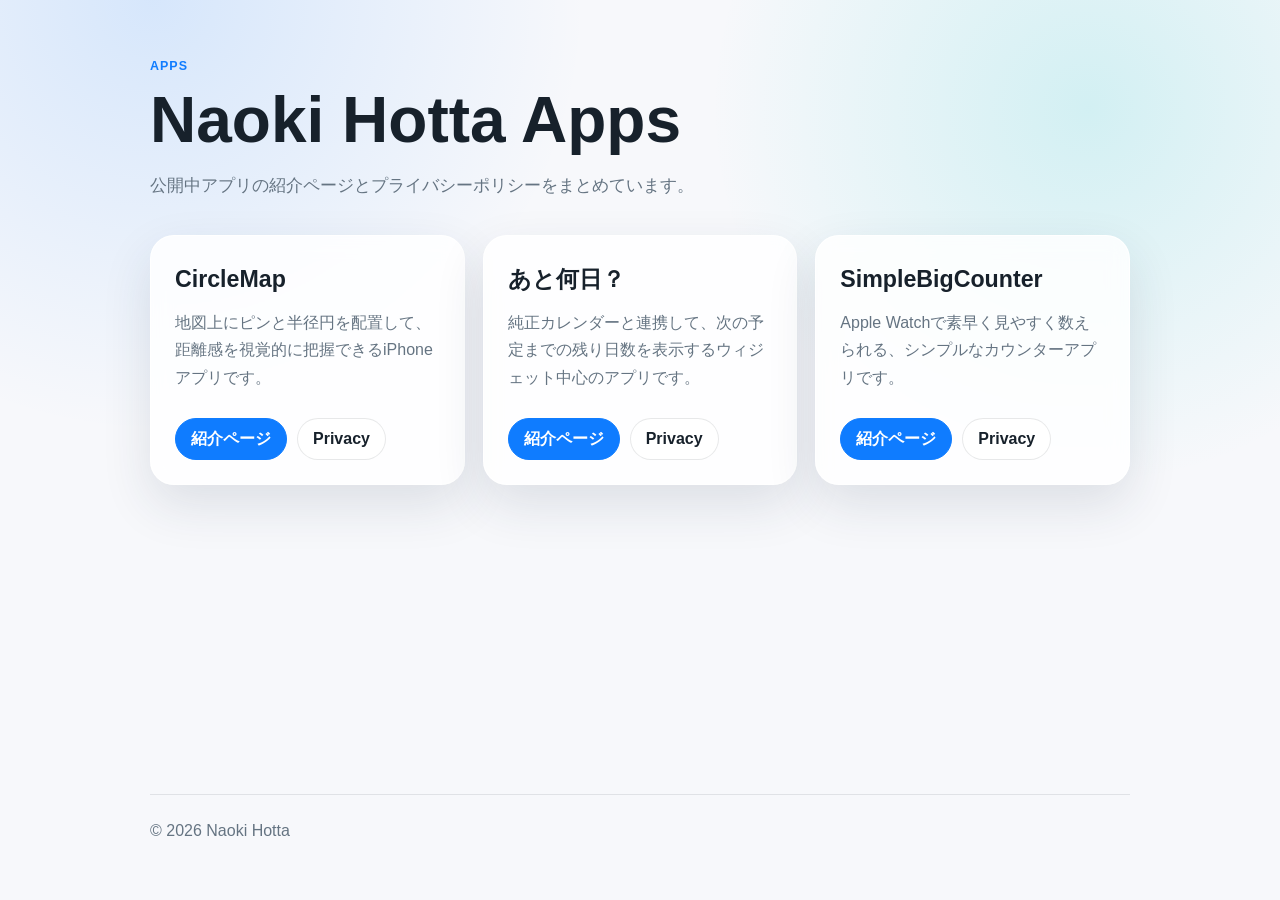
==== index.html @ 69ee6335 "初回コミット" ====
<!DOCTYPE html>
<html lang="ja">
  <head>
    <meta charset="UTF-8" />
    <meta name="viewport" content="width=device-width, initial-scale=1.0" />
    <title>Naoki Hotta Apps</title>
    <meta name="description" content="Naoki Hotta が公開しているアプリの紹介ページとプライバシーポリシー一覧です。" />
    <style>
      :root {
        --bg: #f7f8fb;
        --surface: #ffffff;
        --text: #17212b;
        --muted: #657482;
        --line: rgba(23, 33, 43, 0.1);
        --primary: #0f7cff;
        --shadow: 0 20px 50px rgba(30, 48, 70, 0.12);
      }

      * {
        box-sizing: border-box;
      }

      body {
        margin: 0;
        min-height: 100vh;
        font-family: "Hiragino Sans", "Noto Sans JP", "Yu Gothic", -apple-system, BlinkMacSystemFont, sans-serif;
        color: var(--text);
        background:
          radial-gradient(circle at 12% 0%, rgba(15, 124, 255, 0.14), transparent 30%),
          radial-gradient(circle at 85% 12%, rgba(20, 197, 201, 0.16), transparent 28%),
          var(--bg);
        line-height: 1.7;
      }

      body,
      .container {
        display: flex;
        flex-direction: column;
      }

      a {
        color: inherit;
        text-decoration: none;
      }

      .container {
        width: min(calc(100% - 40px), 980px);
        min-height: 100vh;
        margin: 0 auto;
        padding: 56px 0;
      }

      header {
        margin-bottom: 34px;
      }

      .eyebrow {
        margin: 0;
        color: var(--primary);
        font-size: 0.78rem;
        font-weight: 800;
        letter-spacing: 0.08em;
        text-transform: uppercase;
      }

      h1 {
        margin: 10px 0 0;
        font-size: clamp(2.4rem, 5vw, 4.6rem);
        line-height: 1.05;
      }

      .lead {
        max-width: 44rem;
        margin: 18px 0 0;
        color: var(--muted);
        font-size: 1.04rem;
      }

      .app-grid {
        display: grid;
        grid-template-columns: repeat(3, minmax(0, 1fr));
        gap: 18px;
        margin-bottom: 30px;
      }

      .app-card {
        display: flex;
        min-height: 250px;
        flex-direction: column;
        justify-content: space-between;
        padding: 24px;
        background: rgba(255, 255, 255, 0.84);
        border: 1px solid rgba(255, 255, 255, 0.9);
        border-radius: 24px;
        box-shadow: var(--shadow);
        backdrop-filter: blur(10px);
      }

      .app-card h2 {
        margin: 0;
        font-size: 1.45rem;
      }

      .app-card p {
        margin: 10px 0 0;
        color: var(--muted);
      }

      .links {
        display: flex;
        flex-wrap: wrap;
        gap: 10px;
        margin-top: 22px;
      }

      .button {
        display: inline-flex;
        min-height: 42px;
        align-items: center;
        justify-content: center;
        padding: 0 15px;
        border-radius: 999px;
        font-weight: 800;
        background: #fff;
        border: 1px solid var(--line);
      }

      .button.primary {
        color: #fff;
        background: var(--primary);
        border-color: var(--primary);
      }

      footer {
        margin-top: auto;
        padding-top: 22px;
        color: var(--muted);
        border-top: 1px solid var(--line);
      }

      @media (max-width: 820px) {
        .app-grid {
          grid-template-columns: 1fr;
        }
      }
    </style>
  </head>
  <body>
    <div class="container">
      <header>
        <p class="eyebrow">Apps</p>
        <h1>Naoki Hotta Apps</h1>
        <p class="lead">
          公開中アプリの紹介ページとプライバシーポリシーをまとめています。
        </p>
      </header>

      <main class="app-grid">
        <article class="app-card">
          <div>
            <h2>CircleMap</h2>
            <p>地図上にピンと半径円を配置して、距離感を視覚的に把握できるiPhoneアプリです。</p>
          </div>
          <div class="links">
            <a class="button primary" href="./CircleMap/">紹介ページ</a>
            <a class="button" href="./CircleMap/privacy.html">Privacy</a>
          </div>
        </article>

        <article class="app-card">
          <div>
            <h2>あと何日？</h2>
            <p>純正カレンダーと連携して、次の予定までの残り日数を表示するウィジェット中心のアプリです。</p>
          </div>
          <div class="links">
            <a class="button primary" href="./CountdownCalendar/">紹介ページ</a>
            <a class="button" href="./CountdownCalendar/privacy.html">Privacy</a>
          </div>
        </article>

        <article class="app-card">
          <div>
            <h2>SimpleBigCounter</h2>
            <p>Apple Watchで素早く見やすく数えられる、シンプルなカウンターアプリです。</p>
          </div>
          <div class="links">
            <a class="button primary" href="./SimpleBigCounter/">紹介ページ</a>
            <a class="button" href="./SimpleBigCounter/privacy.html">Privacy</a>
          </div>
        </article>
      </main>

      <footer>© 2026 Naoki Hotta</footer>
    </div>
  </body>
</html>
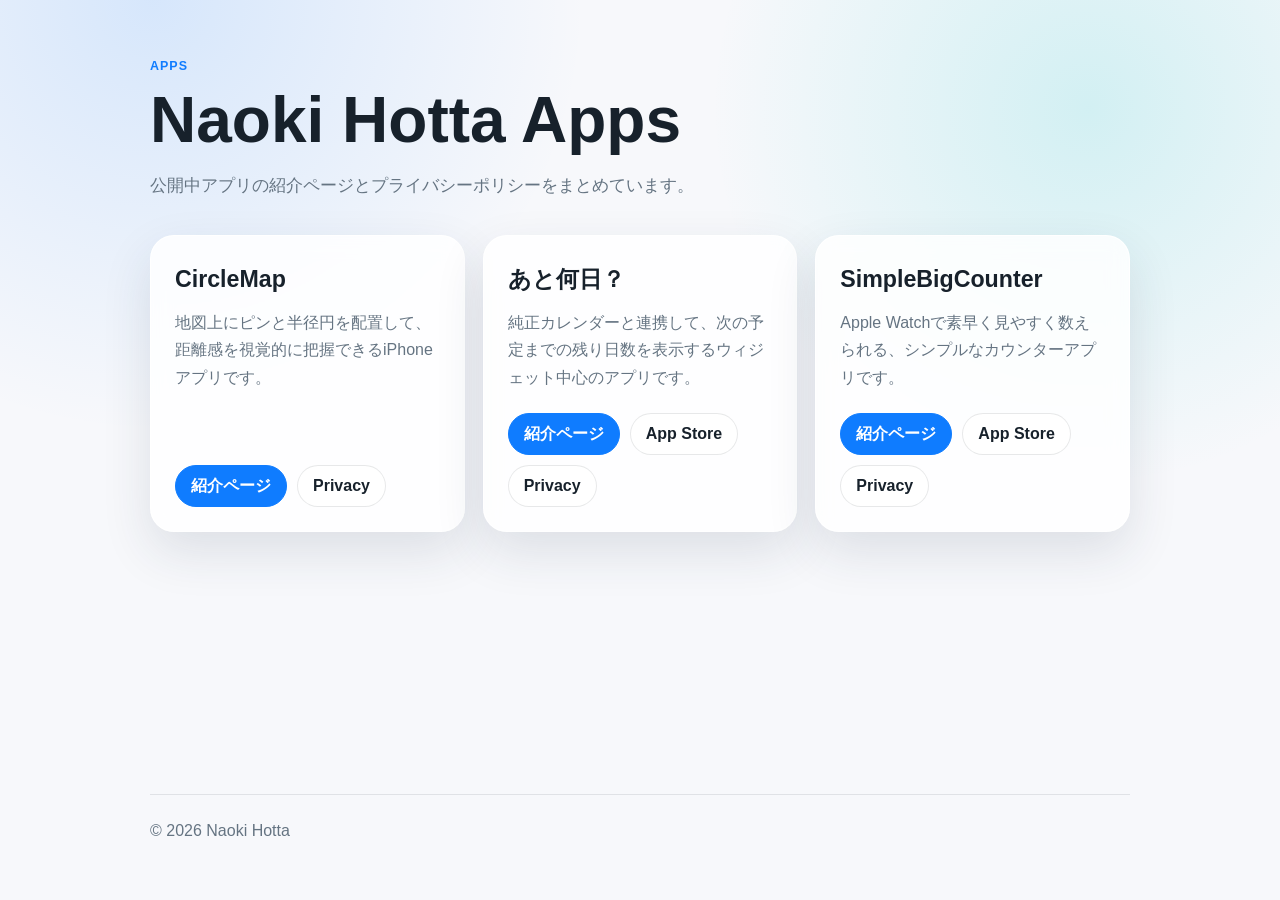
==== commit 86ae011b: "AppStoreのリンク追加" ====
--- a/index.html
+++ b/index.html
@@ -174,6 +174,7 @@
           </div>
           <div class="links">
             <a class="button primary" href="./CountdownCalendar/">紹介ページ</a>
+            <a class="button" href="https://apps.apple.com/us/app/%E3%81%82%E3%81%A8%E4%BD%95%E6%97%A5-%E3%82%A6%E3%82%A3%E3%82%B8%E3%82%A7%E3%83%83%E3%83%88/id6761004521">App Store</a>
             <a class="button" href="./CountdownCalendar/privacy.html">Privacy</a>
           </div>
         </article>
@@ -185,6 +186,7 @@
           </div>
           <div class="links">
             <a class="button primary" href="./SimpleBigCounter/">紹介ページ</a>
+            <a class="button" href="https://apps.apple.com/us/app/%E3%82%B7%E3%83%B3%E3%83%97%E3%83%ABbig%E3%82%AB%E3%82%A6%E3%83%B3%E3%82%BF%E3%83%BC/id6757970541">App Store</a>
             <a class="button" href="./SimpleBigCounter/privacy.html">Privacy</a>
           </div>
         </article>
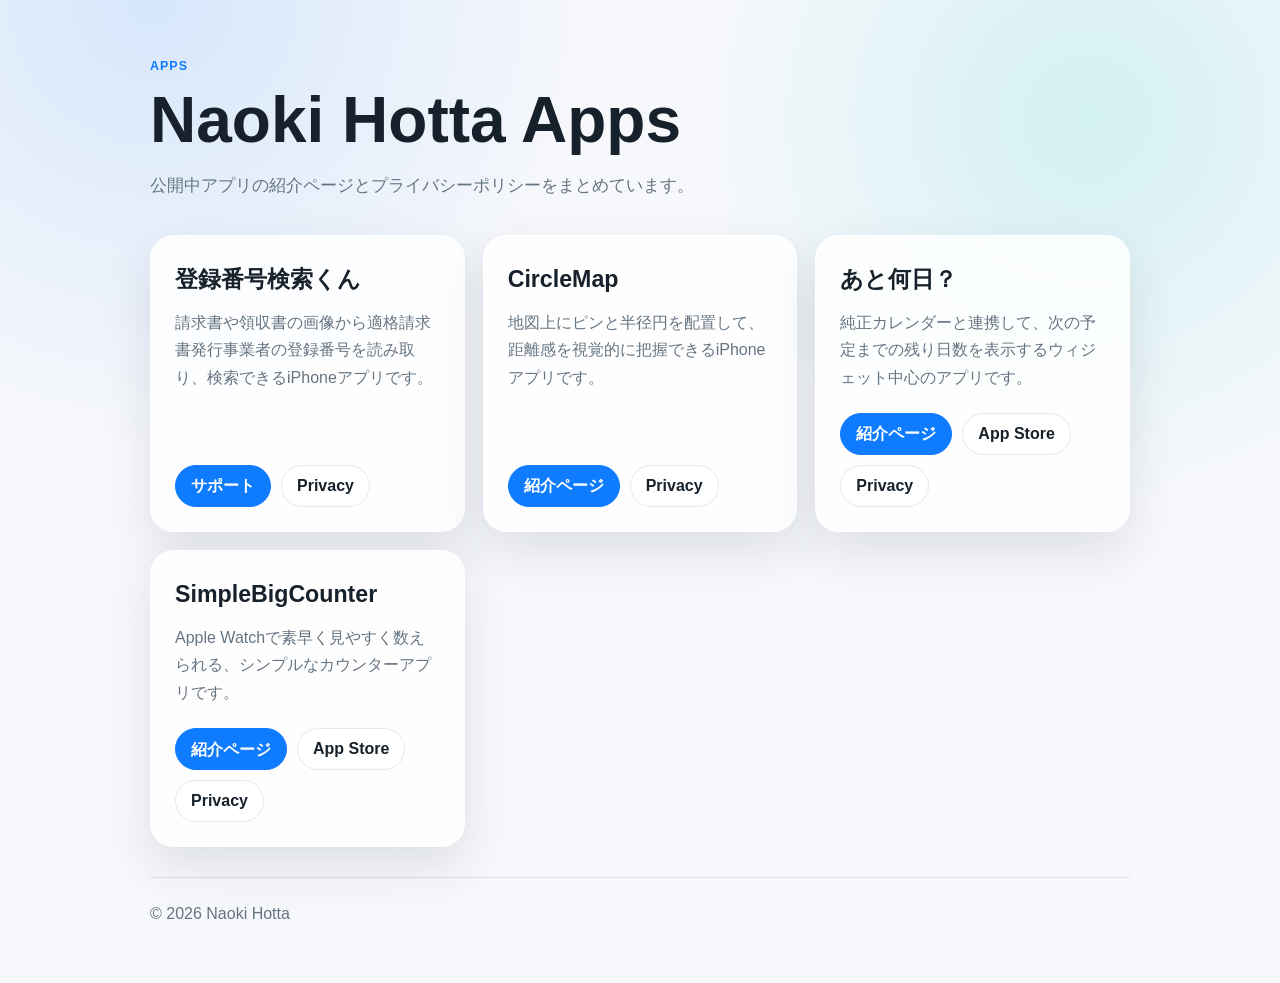
==== commit 4697eed1: "登録番号検索くん" ====
--- a/index.html
+++ b/index.html
@@ -158,6 +158,17 @@
       <main class="app-grid">
         <article class="app-card">
           <div>
+            <h2>登録番号検索くん</h2>
+            <p>請求書や領収書の画像から適格請求書発行事業者の登録番号を読み取り、検索できるiPhoneアプリです。</p>
+          </div>
+          <div class="links">
+            <a class="button primary" href="./InvoiceRegistryChecker/">サポート</a>
+            <a class="button" href="./InvoiceRegistryChecker/privacy.html">Privacy</a>
+          </div>
+        </article>
+
+        <article class="app-card">
+          <div>
             <h2>CircleMap</h2>
             <p>地図上にピンと半径円を配置して、距離感を視覚的に把握できるiPhoneアプリです。</p>
           </div>
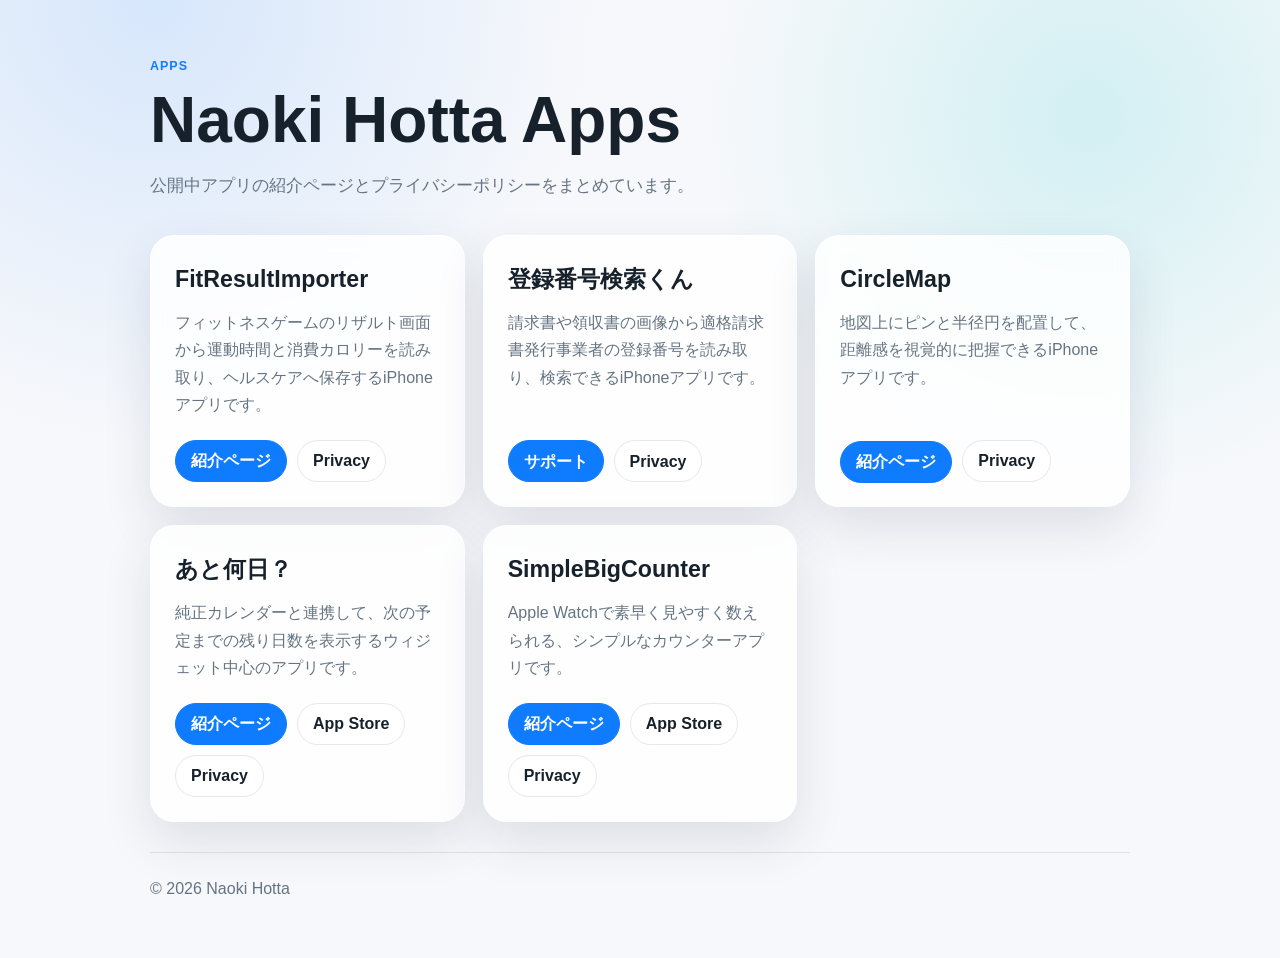
==== commit dd403d29: "FitResultImporter" ====
--- a/index.html
+++ b/index.html
@@ -158,6 +158,17 @@
       <main class="app-grid">
         <article class="app-card">
           <div>
+            <h2>FitResultImporter</h2>
+            <p>フィットネスゲームのリザルト画面から運動時間と消費カロリーを読み取り、ヘルスケアへ保存するiPhoneアプリです。</p>
+          </div>
+          <div class="links">
+            <a class="button primary" href="./FitResultImporter/">紹介ページ</a>
+            <a class="button" href="./FitResultImporter/privacy.html">Privacy</a>
+          </div>
+        </article>
+
+        <article class="app-card">
+          <div>
             <h2>登録番号検索くん</h2>
             <p>請求書や領収書の画像から適格請求書発行事業者の登録番号を読み取り、検索できるiPhoneアプリです。</p>
           </div>
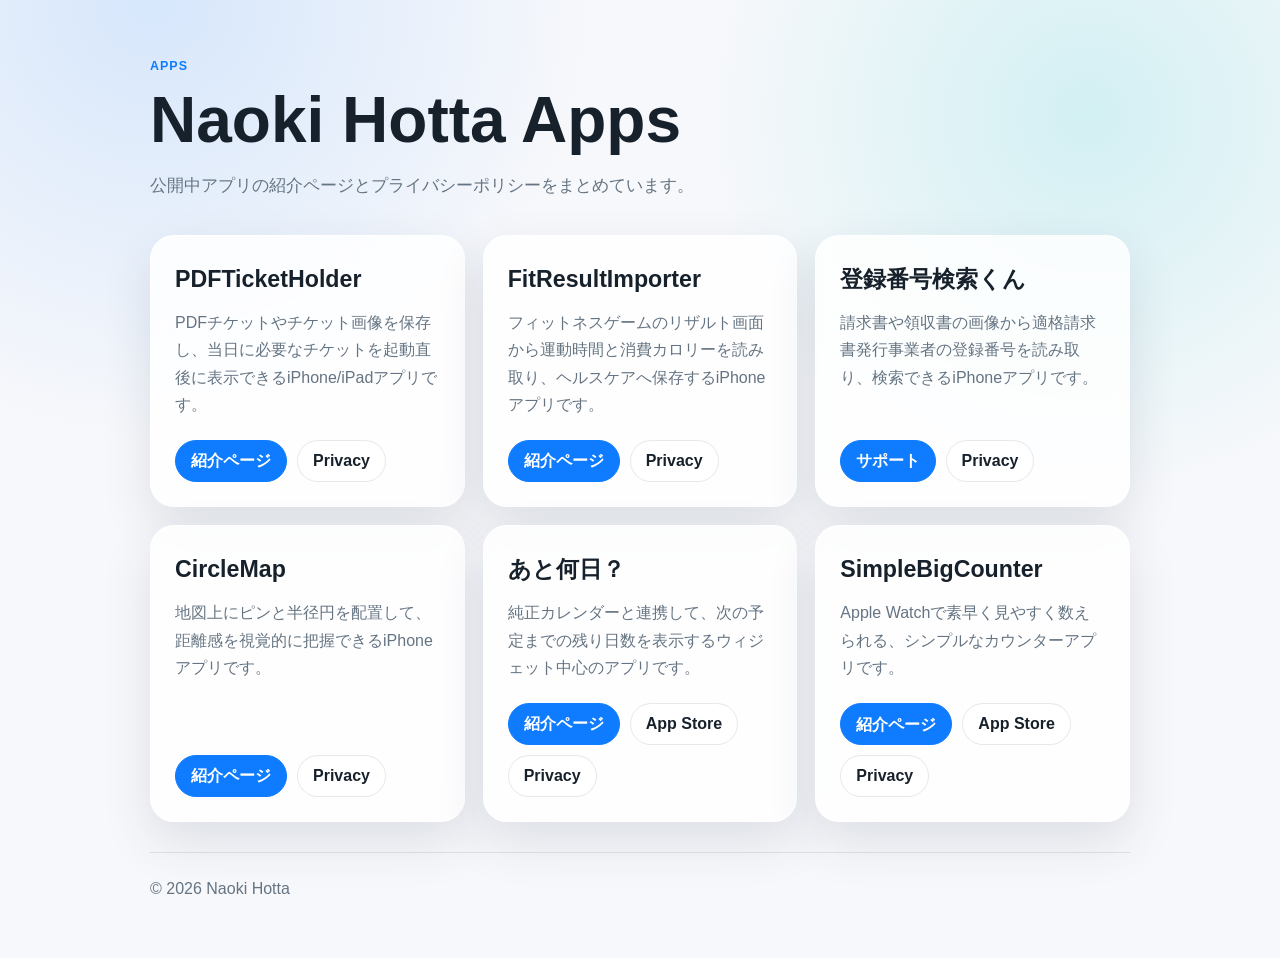
==== commit 07caeacd: "pdfチケットホルダー" ====
--- a/index.html
+++ b/index.html
@@ -158,6 +158,17 @@
       <main class="app-grid">
         <article class="app-card">
           <div>
+            <h2>PDFTicketHolder</h2>
+            <p>PDFチケットやチケット画像を保存し、当日に必要なチケットを起動直後に表示できるiPhone/iPadアプリです。</p>
+          </div>
+          <div class="links">
+            <a class="button primary" href="./PDFTicketHolder/">紹介ページ</a>
+            <a class="button" href="./PDFTicketHolder/privacy.html">Privacy</a>
+          </div>
+        </article>
+
+        <article class="app-card">
+          <div>
             <h2>FitResultImporter</h2>
             <p>フィットネスゲームのリザルト画面から運動時間と消費カロリーを読み取り、ヘルスケアへ保存するiPhoneアプリです。</p>
           </div>
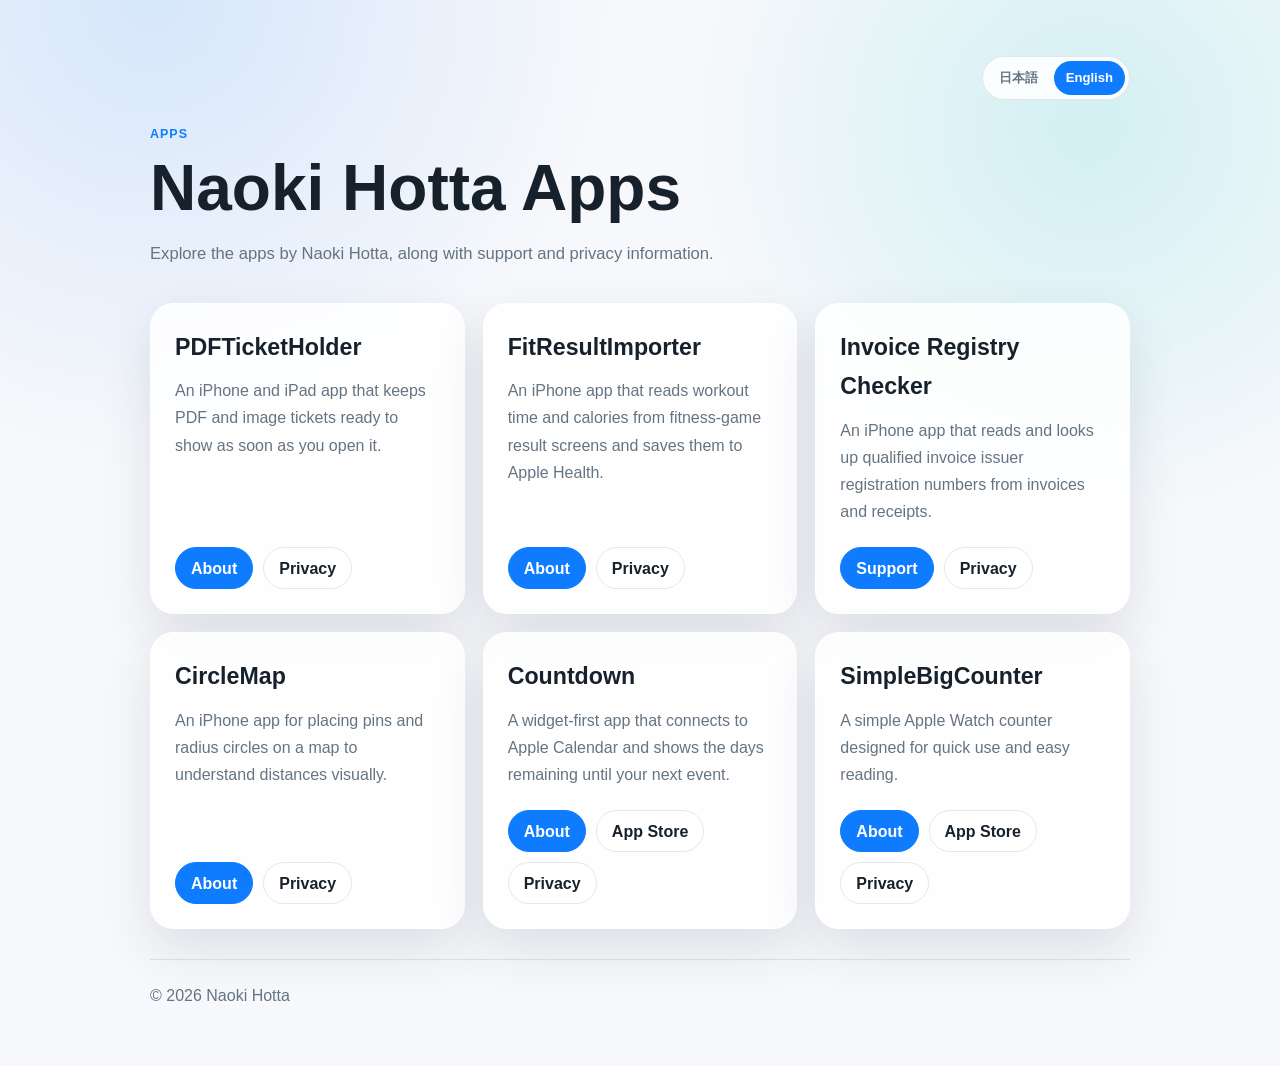
==== commit bb105e69: "言語選択できるように対応" ====
--- a/index.html
+++ b/index.html
@@ -5,6 +5,7 @@
     <meta name="viewport" content="width=device-width, initial-scale=1.0" />
     <title>Naoki Hotta Apps</title>
     <meta name="description" content="Naoki Hotta が公開しているアプリの紹介ページとプライバシーポリシー一覧です。" />
+    <link rel="stylesheet" href="./language.css" />
     <style>
       :root {
         --bg: #f7f8fb;
@@ -150,7 +151,7 @@
       <header>
         <p class="eyebrow">Apps</p>
         <h1>Naoki Hotta Apps</h1>
-        <p class="lead">
+        <p class="lead" data-i18n="home.lead">
           公開中アプリの紹介ページとプライバシーポリシーをまとめています。
         </p>
       </header>
@@ -159,10 +160,10 @@
         <article class="app-card">
           <div>
             <h2>PDFTicketHolder</h2>
-            <p>PDFチケットやチケット画像を保存し、当日に必要なチケットを起動直後に表示できるiPhone/iPadアプリです。</p>
-          </div>
-          <div class="links">
-            <a class="button primary" href="./PDFTicketHolder/">紹介ページ</a>
+            <p data-i18n="home.pdf.description">PDFチケットやチケット画像を保存し、当日に必要なチケットを起動直後に表示できるiPhone/iPadアプリです。</p>
+          </div>
+          <div class="links">
+            <a class="button primary" href="./PDFTicketHolder/" data-i18n="common.about">紹介ページ</a>
             <a class="button" href="./PDFTicketHolder/privacy.html">Privacy</a>
           </div>
         </article>
@@ -170,21 +171,21 @@
         <article class="app-card">
           <div>
             <h2>FitResultImporter</h2>
-            <p>フィットネスゲームのリザルト画面から運動時間と消費カロリーを読み取り、ヘルスケアへ保存するiPhoneアプリです。</p>
-          </div>
-          <div class="links">
-            <a class="button primary" href="./FitResultImporter/">紹介ページ</a>
+            <p data-i18n="home.fit.description">フィットネスゲームのリザルト画面から運動時間と消費カロリーを読み取り、ヘルスケアへ保存するiPhoneアプリです。</p>
+          </div>
+          <div class="links">
+            <a class="button primary" href="./FitResultImporter/" data-i18n="common.about">紹介ページ</a>
             <a class="button" href="./FitResultImporter/privacy.html">Privacy</a>
           </div>
         </article>
 
         <article class="app-card">
           <div>
-            <h2>登録番号検索くん</h2>
-            <p>請求書や領収書の画像から適格請求書発行事業者の登録番号を読み取り、検索できるiPhoneアプリです。</p>
-          </div>
-          <div class="links">
-            <a class="button primary" href="./InvoiceRegistryChecker/">サポート</a>
+            <h2 data-i18n="invoice.name">登録番号検索くん</h2>
+            <p data-i18n="home.invoice.description">請求書や領収書の画像から適格請求書発行事業者の登録番号を読み取り、検索できるiPhoneアプリです。</p>
+          </div>
+          <div class="links">
+            <a class="button primary" href="./InvoiceRegistryChecker/" data-i18n="common.support">サポート</a>
             <a class="button" href="./InvoiceRegistryChecker/privacy.html">Privacy</a>
           </div>
         </article>
@@ -192,21 +193,21 @@
         <article class="app-card">
           <div>
             <h2>CircleMap</h2>
-            <p>地図上にピンと半径円を配置して、距離感を視覚的に把握できるiPhoneアプリです。</p>
-          </div>
-          <div class="links">
-            <a class="button primary" href="./CircleMap/">紹介ページ</a>
+            <p data-i18n="home.circle.description">地図上にピンと半径円を配置して、距離感を視覚的に把握できるiPhoneアプリです。</p>
+          </div>
+          <div class="links">
+            <a class="button primary" href="./CircleMap/" data-i18n="common.about">紹介ページ</a>
             <a class="button" href="./CircleMap/privacy.html">Privacy</a>
           </div>
         </article>
 
         <article class="app-card">
           <div>
-            <h2>あと何日？</h2>
-            <p>純正カレンダーと連携して、次の予定までの残り日数を表示するウィジェット中心のアプリです。</p>
-          </div>
-          <div class="links">
-            <a class="button primary" href="./CountdownCalendar/">紹介ページ</a>
+            <h2 data-i18n="countdown.name">あと何日？</h2>
+            <p data-i18n="home.countdown.description">純正カレンダーと連携して、次の予定までの残り日数を表示するウィジェット中心のアプリです。</p>
+          </div>
+          <div class="links">
+            <a class="button primary" href="./CountdownCalendar/" data-i18n="common.about">紹介ページ</a>
             <a class="button" href="https://apps.apple.com/us/app/%E3%81%82%E3%81%A8%E4%BD%95%E6%97%A5-%E3%82%A6%E3%82%A3%E3%82%B8%E3%82%A7%E3%83%83%E3%83%88/id6761004521">App Store</a>
             <a class="button" href="./CountdownCalendar/privacy.html">Privacy</a>
           </div>
@@ -215,10 +216,10 @@
         <article class="app-card">
           <div>
             <h2>SimpleBigCounter</h2>
-            <p>Apple Watchで素早く見やすく数えられる、シンプルなカウンターアプリです。</p>
-          </div>
-          <div class="links">
-            <a class="button primary" href="./SimpleBigCounter/">紹介ページ</a>
+            <p data-i18n="home.counter.description">Apple Watchで素早く見やすく数えられる、シンプルなカウンターアプリです。</p>
+          </div>
+          <div class="links">
+            <a class="button primary" href="./SimpleBigCounter/" data-i18n="common.about">紹介ページ</a>
             <a class="button" href="https://apps.apple.com/us/app/%E3%82%B7%E3%83%B3%E3%83%97%E3%83%ABbig%E3%82%AB%E3%82%A6%E3%83%B3%E3%82%BF%E3%83%BC/id6757970541">App Store</a>
             <a class="button" href="./SimpleBigCounter/privacy.html">Privacy</a>
           </div>
@@ -227,5 +228,6 @@
 
       <footer>© 2026 Naoki Hotta</footer>
     </div>
+    <script src="./language.js"></script>
   </body>
 </html>
--- a/language.css
+++ b/language.css
@@ -0,0 +1,92 @@
+[data-language="ja"] [data-lang="en"],
+[data-language="en"] [data-lang="ja"] {
+  display: none !important;
+}
+
+[data-language="en"] .en-inline,
+[data-language="en"] .en-title,
+[data-language="en"] .subtle-inline {
+  margin: 0;
+  color: inherit;
+  font: inherit;
+  letter-spacing: inherit;
+}
+
+.apps-language-switch {
+  display: inline-flex;
+  flex: 0 0 auto;
+  gap: 4px;
+  padding: 4px;
+  color: var(--text, #17212b);
+  background: color-mix(in srgb, var(--surface, #fff) 88%, transparent);
+  border: 1px solid var(--line, rgba(23, 33, 43, 0.14));
+  border-radius: 999px;
+}
+
+.apps-language-switch button {
+  min-height: 34px;
+  padding: 0 12px;
+  color: var(--muted, #657482);
+  font: inherit;
+  font-size: 0.82rem;
+  font-weight: 800;
+  line-height: 1;
+  white-space: nowrap;
+  cursor: pointer;
+  background: transparent;
+  border: 0;
+  border-radius: 999px;
+}
+
+.apps-language-switch button:hover {
+  color: var(--text, #17212b);
+}
+
+.apps-language-switch button:focus-visible {
+  outline: 3px solid color-mix(in srgb, var(--primary, #0f7cff) 35%, transparent);
+  outline-offset: 2px;
+}
+
+.apps-language-switch button[aria-pressed="true"] {
+  color: #fff;
+  background: var(--primary, #0f7cff);
+}
+
+.container > header > .apps-language-switch,
+.wrap > .apps-language-switch {
+  display: flex;
+  width: fit-content;
+  margin: 0 0 24px auto;
+}
+
+.site-header .nav > .apps-language-switch {
+  margin-left: auto;
+}
+
+@media (max-width: 900px) {
+  .site-header .nav:has(.apps-language-switch) {
+    flex-wrap: wrap;
+    padding-top: 12px;
+    padding-bottom: 12px;
+  }
+
+  .site-header .nav:has(.apps-language-switch) > .nav-links {
+    order: 3;
+    width: 100%;
+  }
+}
+
+@media (max-width: 720px) {
+  .apps-language-switch button {
+    min-height: 38px;
+  }
+
+  [data-language="en"] .hero-copy {
+    min-width: 0;
+  }
+
+  [data-language="en"] .hero-line {
+    white-space: normal;
+    overflow-wrap: anywhere;
+  }
+}
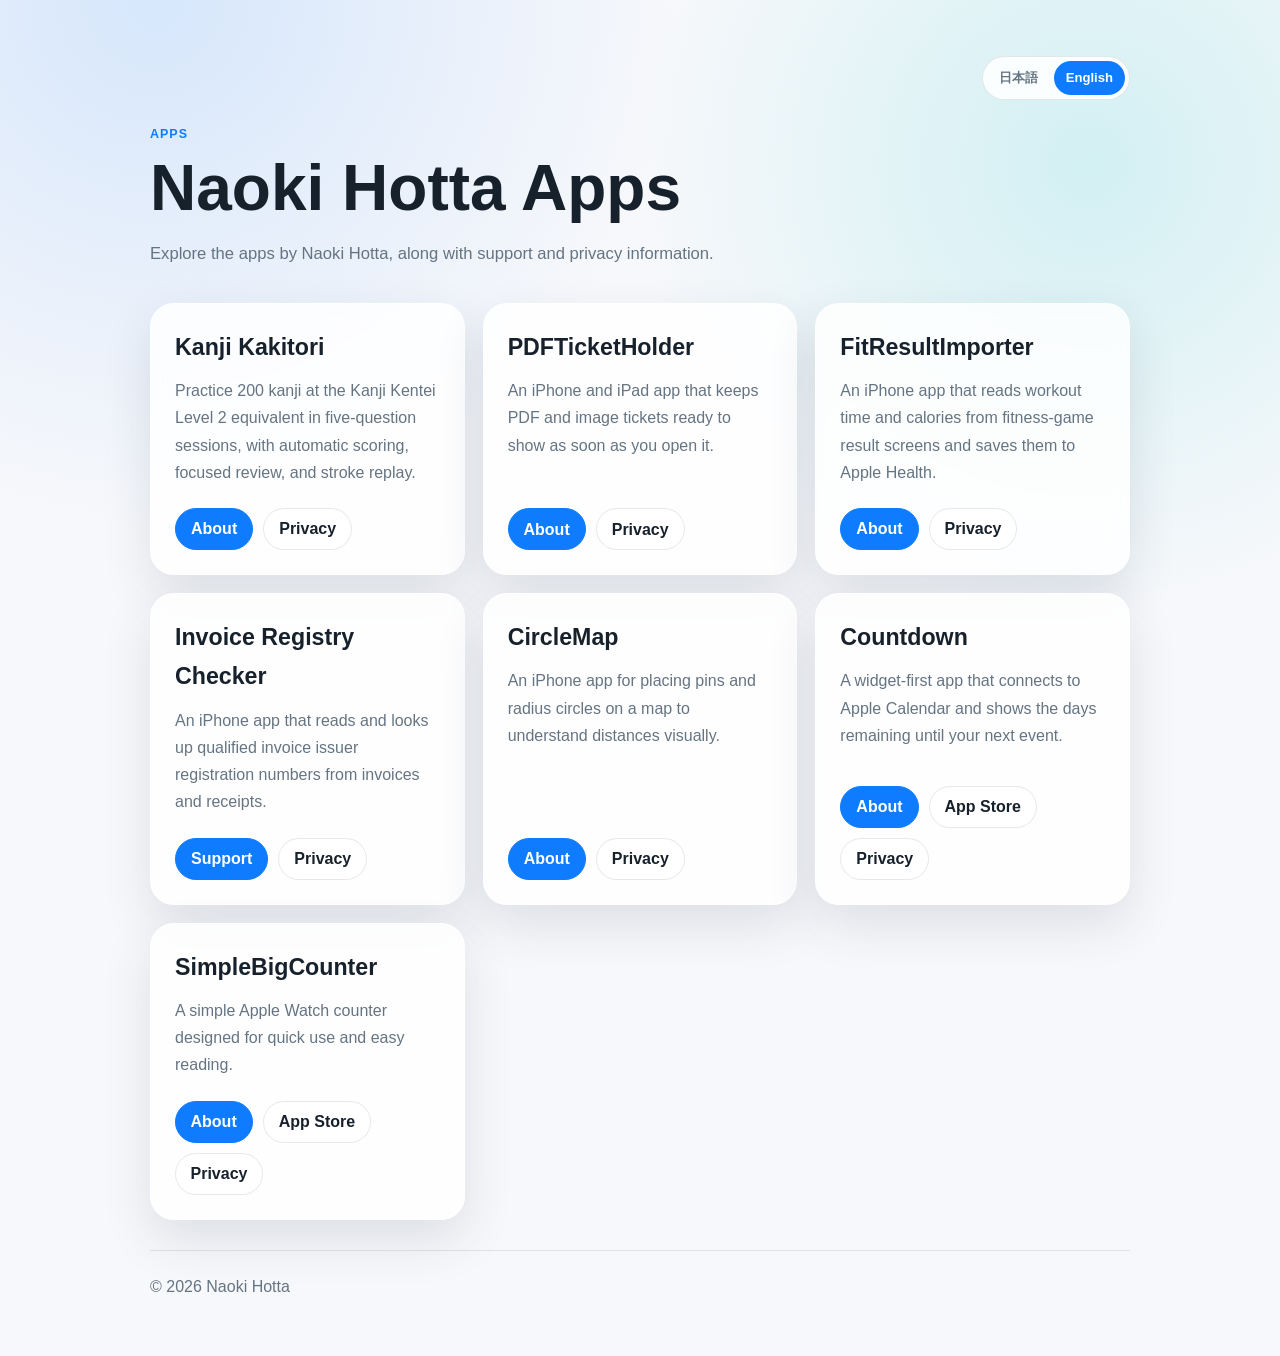
==== commit 564e16ca: "漢字書き取り" ====
--- a/index.html
+++ b/index.html
@@ -159,6 +159,17 @@
       <main class="app-grid">
         <article class="app-card">
           <div>
+            <h2 data-i18n="kanji.name">漢字書き取り</h2>
+            <p data-i18n="home.kanji.description">漢検2級相当の200字を、1回5問から手書き練習。自動採点、苦手復習、筆順の再生に対応した学習アプリです。</p>
+          </div>
+          <div class="links">
+            <a class="button primary" href="./KanjiKakitori/" data-i18n="common.about">紹介ページ</a>
+            <a class="button" href="./KanjiKakitori/privacy.html">Privacy</a>
+          </div>
+        </article>
+
+        <article class="app-card">
+          <div>
             <h2>PDFTicketHolder</h2>
             <p data-i18n="home.pdf.description">PDFチケットやチケット画像を保存し、当日に必要なチケットを起動直後に表示できるiPhone/iPadアプリです。</p>
           </div>
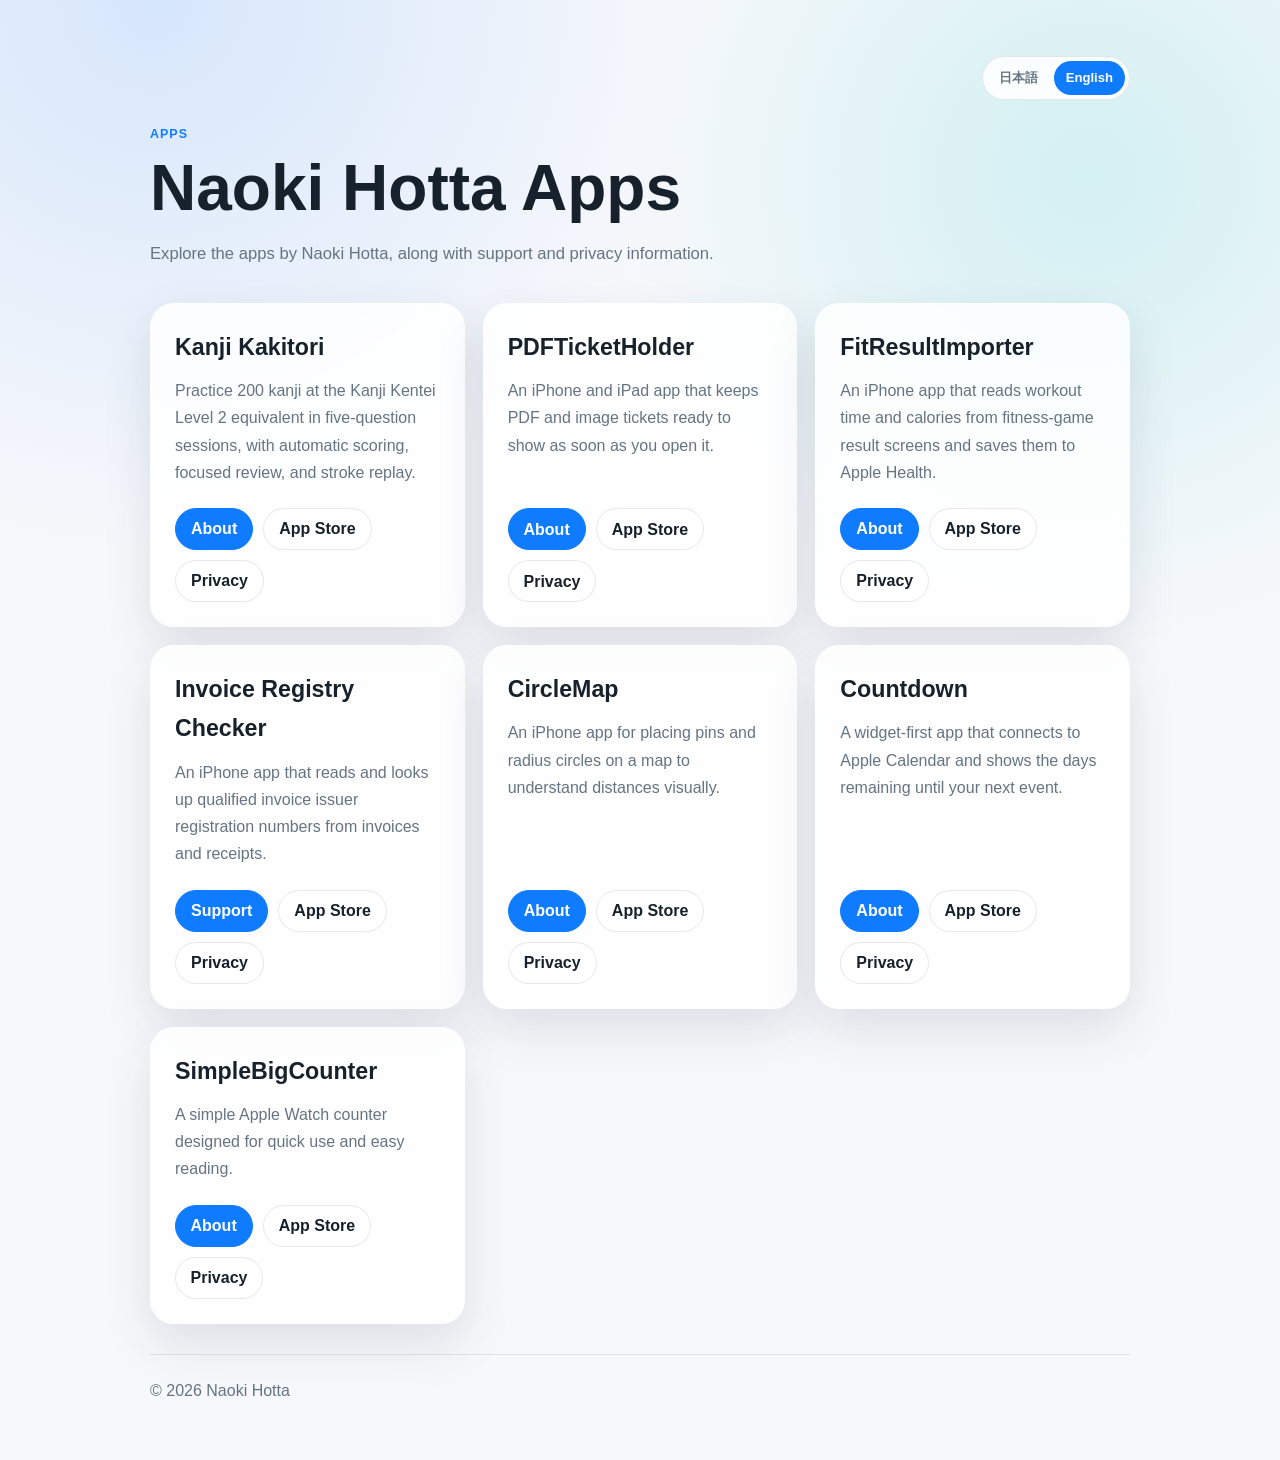
==== commit 8e845b06: "ストアリンク追加" ====
--- a/index.html
+++ b/index.html
@@ -164,6 +164,7 @@
           </div>
           <div class="links">
             <a class="button primary" href="./KanjiKakitori/" data-i18n="common.about">紹介ページ</a>
+            <a class="button" href="https://apps.apple.com/jp/app/%E6%BC%A2%E5%AD%97%E6%9B%B8%E3%81%8D%E5%8F%96%E3%82%8A/id6797176857">App Store</a>
             <a class="button" href="./KanjiKakitori/privacy.html">Privacy</a>
           </div>
         </article>
@@ -175,6 +176,7 @@
           </div>
           <div class="links">
             <a class="button primary" href="./PDFTicketHolder/" data-i18n="common.about">紹介ページ</a>
+            <a class="button" href="https://apps.apple.com/jp/app/%E3%82%B5%E3%83%83%E3%81%A8pdf/id6787268098">App Store</a>
             <a class="button" href="./PDFTicketHolder/privacy.html">Privacy</a>
           </div>
         </article>
@@ -186,6 +188,7 @@
           </div>
           <div class="links">
             <a class="button primary" href="./FitResultImporter/" data-i18n="common.about">紹介ページ</a>
+            <a class="button" href="https://apps.apple.com/jp/app/fitresultimporter/id6767750974">App Store</a>
             <a class="button" href="./FitResultImporter/privacy.html">Privacy</a>
           </div>
         </article>
@@ -197,6 +200,7 @@
           </div>
           <div class="links">
             <a class="button primary" href="./InvoiceRegistryChecker/" data-i18n="common.support">サポート</a>
+            <a class="button" href="https://apps.apple.com/jp/app/%E7%99%BB%E9%8C%B2%E7%95%AA%E5%8F%B7%E6%A4%9C%E7%B4%A2%E3%81%8F%E3%82%93/id6769944285">App Store</a>
             <a class="button" href="./InvoiceRegistryChecker/privacy.html">Privacy</a>
           </div>
         </article>
@@ -208,6 +212,7 @@
           </div>
           <div class="links">
             <a class="button primary" href="./CircleMap/" data-i18n="common.about">紹介ページ</a>
+            <a class="button" href="https://apps.apple.com/jp/app/circlemap-%E5%90%8C%E5%BF%83%E5%86%86%E3%83%9E%E3%83%83%E3%83%97/id6740738778">App Store</a>
             <a class="button" href="./CircleMap/privacy.html">Privacy</a>
           </div>
         </article>
